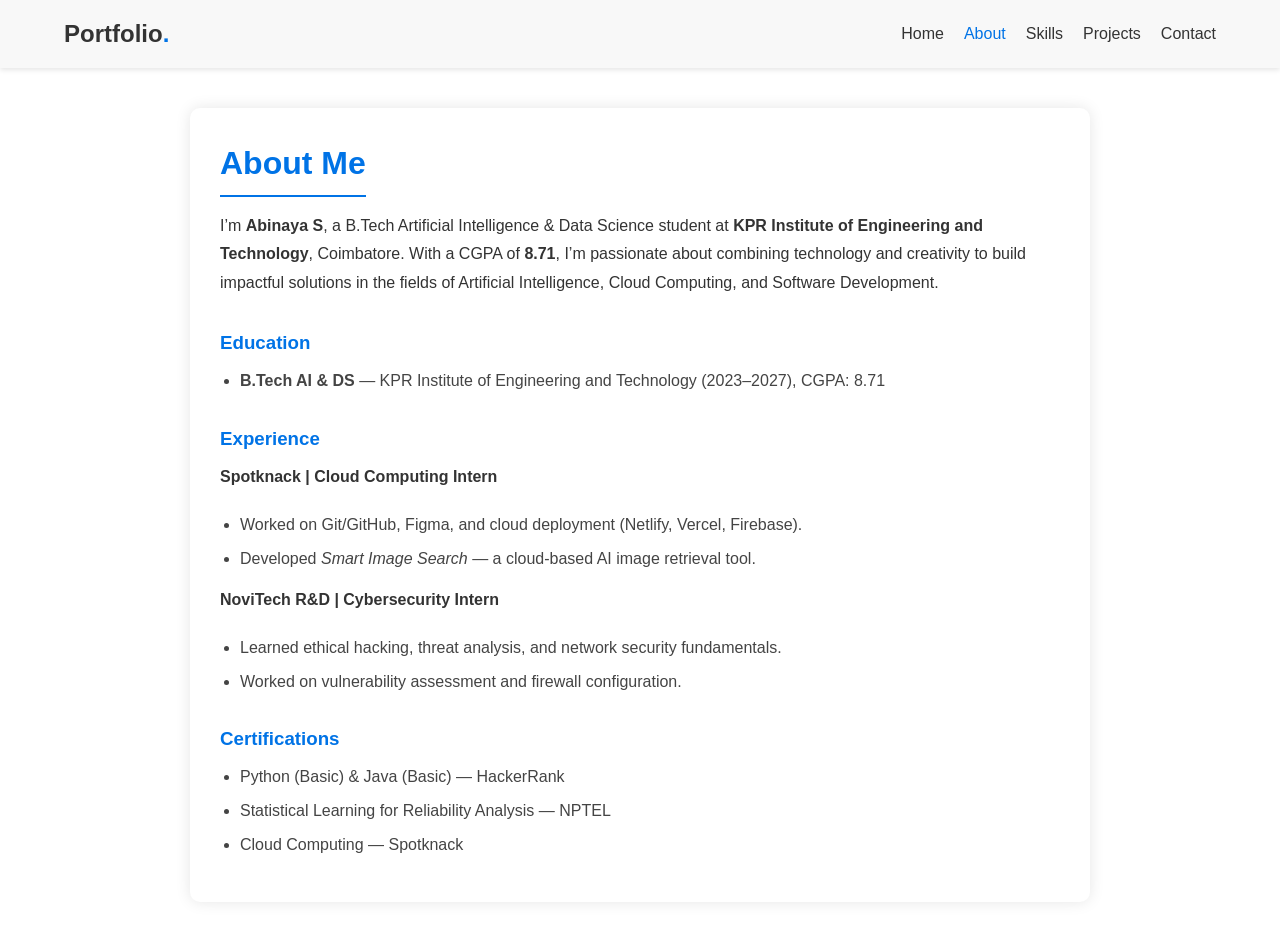
==== about.html @ f7a1391a "first commit" ====
<!DOCTYPE html>
<html lang="en">
<head>
  <meta charset="UTF-8">
  <meta name="viewport" content="width=device-width, initial-scale=1.0">
  <title>About Me - Abinaya S</title>
  <link rel="stylesheet" href="https://cdnjs.cloudflare.com/ajax/libs/font-awesome/6.5.0/css/all.min.css">
  <style>
    /* Reset */
    * {
      margin: 0;
      padding: 0;
      box-sizing: border-box;
    }

    body {
      background-color: white; /* White background */
      color: #000;
      font-family: Arial, sans-serif;
      line-height: 1.6;
    }

    /* Navbar */
    header {
      background: #f8f8f8;
      padding: 15px 0;
      box-shadow: 0 2px 5px rgba(0,0,0,0.1);
    }

    nav.container {
      width: 90%;
      margin: auto;
      display: flex;
      justify-content: space-between;
      align-items: center;
    }

    .logo {
      font-size: 24px;
      font-weight: bold;
      color: #333;
    }

    .logo span {
      color: #0073e6;
    }

    .nav-links {
      list-style: none;
      display: flex;
      gap: 20px;
    }

    .nav-links a {
      text-decoration: none;
      color: #333;
      font-weight: 500;
      transition: color 0.3s;
    }

    .nav-links a:hover,
    .nav-links a.active {
      color: #0073e6;
    }

    /* About Section */
    .about-section {
      max-width: 900px;
      margin: 40px auto;
      background: #fff; /* White card */
      padding: 30px;
      border-radius: 10px;
      box-shadow: 0 0 15px rgba(0,0,0,0.1);
    }

    .about-section h2 {
      color: #0073e6;
      font-size: 2rem;
      margin-bottom: 15px;
      border-bottom: 2px solid #0073e6;
      display: inline-block;
      padding-bottom: 5px;
    }

    .about-section p {
      margin-bottom: 20px;
      line-height: 1.8;
      color: #333;
    }

    .about-section h3 {
      margin-top: 30px;
      color: #0073e6;
      margin-bottom: 10px;
    }

    .about-section ul {
      margin-left: 20px;
      margin-bottom: 15px;
      color: #444;
    }

    .about-section ul li {
      margin-bottom: 8px;
    }
  </style>
</head>
<body>

<!-- Navbar -->
<header>
  <nav class="container">
    <div class="logo">Portfolio<span>.</span></div>
    <ul class="nav-links">
      <li><a href="index.html">Home</a></li>
      <li><a href="about.html" class="active">About</a></li>
      <li><a href="skills.html">Skills</a></li>
      <li><a href="projects.html">Projects</a></li>
      <li><a href="contact.html">Contact</a></li>
    </ul>
  </nav>
</header>

<!-- About Section -->
<section class="about-section">
  <h2>About Me</h2>
  <p>
    I’m <strong>Abinaya S</strong>, a B.Tech Artificial Intelligence & Data Science student 
    at <strong>KPR Institute of Engineering and Technology</strong>, Coimbatore.  
    With a CGPA of <strong>8.71</strong>, I’m passionate about combining technology and creativity 
    to build impactful solutions in the fields of Artificial Intelligence, Cloud Computing, 
    and Software Development.
  </p>

  <h3>Education</h3>
  <ul>
    <li><strong>B.Tech AI & DS</strong> — KPR Institute of Engineering and Technology (2023–2027), CGPA: 8.71</li>
  </ul>

  <h3>Experience</h3>
  <p><strong>Spotknack | Cloud Computing Intern</strong></p>
  <ul>
    <li>Worked on Git/GitHub, Figma, and cloud deployment (Netlify, Vercel, Firebase).</li>
    <li>Developed <em>Smart Image Search</em> — a cloud-based AI image retrieval tool.</li>
  </ul>

  <p><strong>NoviTech R&D | Cybersecurity Intern</strong></p>
  <ul>
    <li>Learned ethical hacking, threat analysis, and network security fundamentals.</li>
    <li>Worked on vulnerability assessment and firewall configuration.</li>
  </ul>

  <h3>Certifications</h3>
  <ul>
    <li>Python (Basic) & Java (Basic) — HackerRank</li>
    <li>Statistical Learning for Reliability Analysis — NPTEL</li>
    <li>Cloud Computing — Spotknack</li>
  </ul>
</section>

</body>
</html>
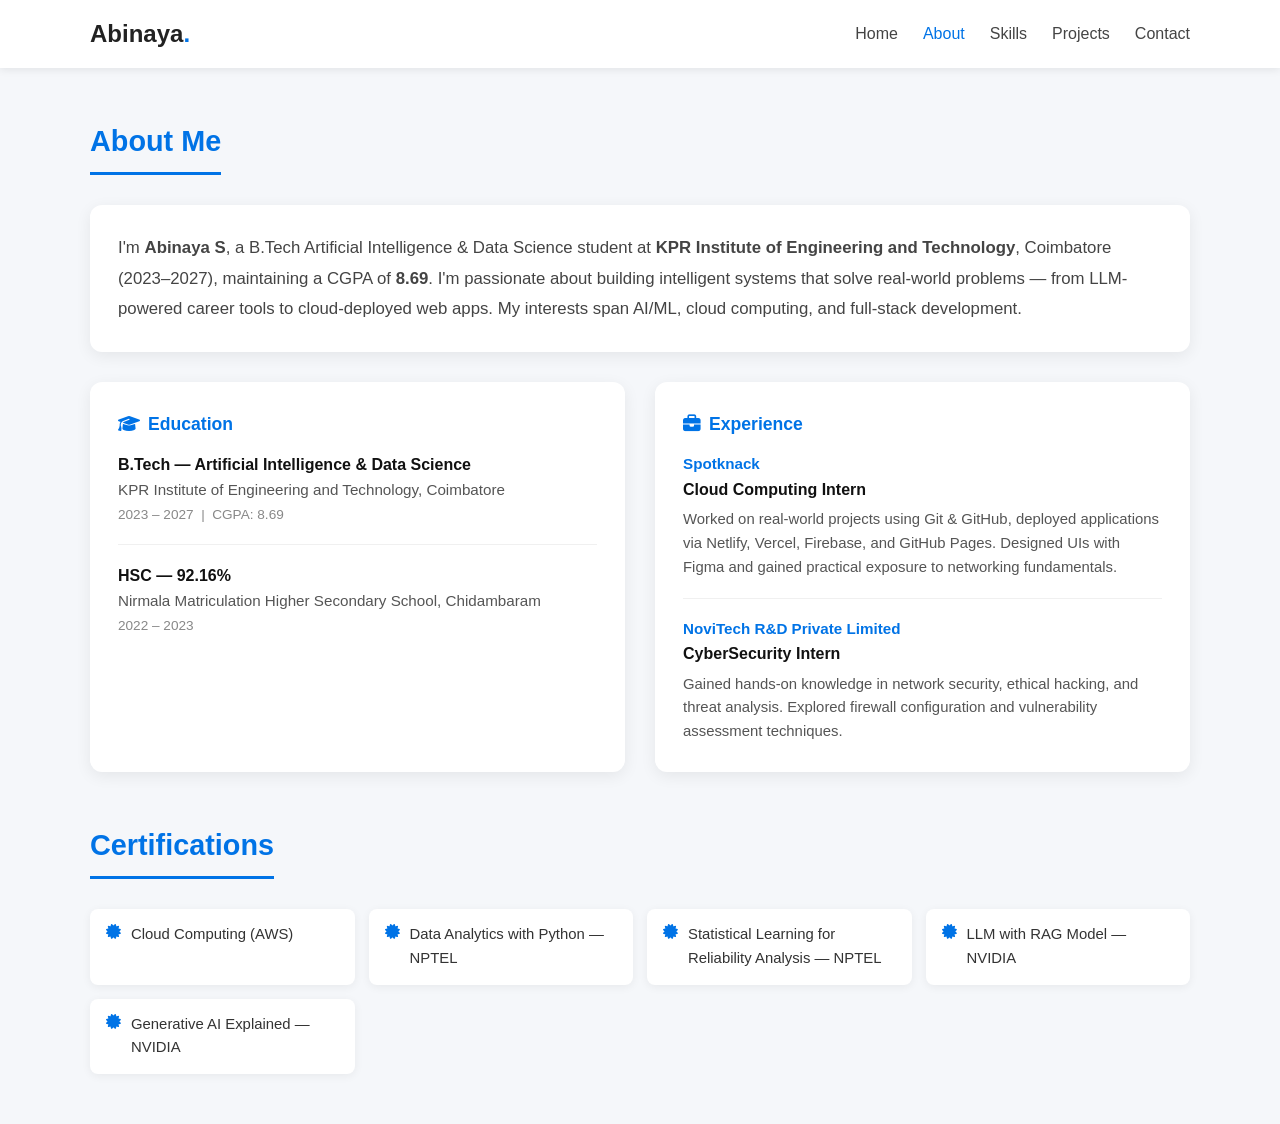
==== commit 59a9d6bd: "first commit" ====
--- a/about.html
+++ b/about.html
@@ -3,114 +3,122 @@
 <head>
   <meta charset="UTF-8">
   <meta name="viewport" content="width=device-width, initial-scale=1.0">
-  <title>About Me - Abinaya S</title>
+  <title>About — Abinaya S</title>
+  <link rel="stylesheet" href="style.css">
   <link rel="stylesheet" href="https://cdnjs.cloudflare.com/ajax/libs/font-awesome/6.5.0/css/all.min.css">
   <style>
-    /* Reset */
-    * {
-      margin: 0;
-      padding: 0;
-      box-sizing: border-box;
+    .page-content {
+      padding: 50px 0;
     }
 
-    body {
-      background-color: white; /* White background */
-      color: #000;
-      font-family: Arial, sans-serif;
+    .about-grid {
+      display: grid;
+      grid-template-columns: 1fr 1fr;
+      gap: 30px;
+      margin-bottom: 30px;
+    }
+
+    @media (max-width: 700px) {
+      .about-grid { grid-template-columns: 1fr; }
+    }
+
+    .about-intro {
+      grid-column: 1 / -1;
+    }
+
+    .about-intro p {
+      font-size: 1.05rem;
+      color: #444;
+      line-height: 1.8;
+    }
+
+    .info-card h3 {
+      font-size: 1.1rem;
+      color: #0073e6;
+      margin-bottom: 14px;
+      display: flex;
+      align-items: center;
+      gap: 8px;
+    }
+
+    .edu-item, .exp-item {
+      margin-bottom: 18px;
+      padding-bottom: 18px;
+      border-bottom: 1px solid #f0f0f0;
+    }
+
+    .edu-item:last-child, .exp-item:last-child {
+      border-bottom: none;
+      margin-bottom: 0;
+      padding-bottom: 0;
+    }
+
+    .edu-item .degree {
+      font-weight: 700;
+      color: #111;
+    }
+
+    .edu-item .school {
+      color: #555;
+      font-size: 0.95rem;
+    }
+
+    .edu-item .meta {
+      font-size: 0.85rem;
+      color: #888;
+      margin-top: 2px;
+    }
+
+    .exp-item .role {
+      font-weight: 700;
+      color: #111;
+    }
+
+    .exp-item .company {
+      color: #0073e6;
+      font-size: 0.95rem;
+      font-weight: 600;
+    }
+
+    .exp-item p {
+      color: #555;
+      font-size: 0.93rem;
+      margin-top: 6px;
       line-height: 1.6;
     }
 
-    /* Navbar */
-    header {
-      background: #f8f8f8;
-      padding: 15px 0;
-      box-shadow: 0 2px 5px rgba(0,0,0,0.1);
+    /* Certifications */
+    .cert-list {
+      list-style: none;
+      display: grid;
+      grid-template-columns: repeat(auto-fill, minmax(220px, 1fr));
+      gap: 14px;
     }
 
-    nav.container {
-      width: 90%;
-      margin: auto;
+    .cert-list li {
+      background: #fff;
+      border-radius: 8px;
+      padding: 14px 16px;
+      box-shadow: 0 2px 10px rgba(0,0,0,0.06);
       display: flex;
-      justify-content: space-between;
-      align-items: center;
-    }
-
-    .logo {
-      font-size: 24px;
-      font-weight: bold;
+      align-items: flex-start;
+      gap: 10px;
+      font-size: 0.93rem;
       color: #333;
     }
 
-    .logo span {
+    .cert-list li i {
       color: #0073e6;
-    }
-
-    .nav-links {
-      list-style: none;
-      display: flex;
-      gap: 20px;
-    }
-
-    .nav-links a {
-      text-decoration: none;
-      color: #333;
-      font-weight: 500;
-      transition: color 0.3s;
-    }
-
-    .nav-links a:hover,
-    .nav-links a.active {
-      color: #0073e6;
-    }
-
-    /* About Section */
-    .about-section {
-      max-width: 900px;
-      margin: 40px auto;
-      background: #fff; /* White card */
-      padding: 30px;
-      border-radius: 10px;
-      box-shadow: 0 0 15px rgba(0,0,0,0.1);
-    }
-
-    .about-section h2 {
-      color: #0073e6;
-      font-size: 2rem;
-      margin-bottom: 15px;
-      border-bottom: 2px solid #0073e6;
-      display: inline-block;
-      padding-bottom: 5px;
-    }
-
-    .about-section p {
-      margin-bottom: 20px;
-      line-height: 1.8;
-      color: #333;
-    }
-
-    .about-section h3 {
-      margin-top: 30px;
-      color: #0073e6;
-      margin-bottom: 10px;
-    }
-
-    .about-section ul {
-      margin-left: 20px;
-      margin-bottom: 15px;
-      color: #444;
-    }
-
-    .about-section ul li {
-      margin-bottom: 8px;
+      margin-top: 2px;
+      flex-shrink: 0;
     }
   </style>
 </head>
 <body>
 
-<!-- Navbar -->
 <header>
   <nav class="container">
-    <div class="logo">Portfolio<span>.</span></div>
+    <div class="logo">Abinaya<span>.</span></div>
     <ul class="nav-links">
       <li><a href="index.html">Home</a></li>
       <li><a href="about.html" class="active">About</a></li>
@@ -121,44 +129,60 @@
   </nav>
 </header>
 
-<!-- About Section -->
-<section class="about-section">
-  <h2>About Me</h2>
-  <p>
-    I’m <strong>Abinaya S</strong>, a B.Tech Artificial Intelligence & Data Science student 
-    at <strong>KPR Institute of Engineering and Technology</strong>, Coimbatore.  
-    With a CGPA of <strong>8.71</strong>, I’m passionate about combining technology and creativity 
-    to build impactful solutions in the fields of Artificial Intelligence, Cloud Computing, 
-    and Software Development.
-  </p>
+<main class="container page-content">
+  <h2 class="section-title">About Me</h2>
 
-  <h3>Education</h3>
-  <ul>
-    <li><strong>B.Tech AI & DS</strong> — KPR Institute of Engineering and Technology (2023–2027), CGPA: 8.71</li>
+  <div class="about-grid">
+    <div class="about-intro card">
+      <p>
+        I'm <strong>Abinaya S</strong>, a B.Tech Artificial Intelligence &amp; Data Science student at
+        <strong>KPR Institute of Engineering and Technology</strong>, Coimbatore (2023–2027), maintaining a CGPA of <strong>8.69</strong>.
+        I'm passionate about building intelligent systems that solve real-world problems — from LLM-powered career tools to cloud-deployed web apps.
+        My interests span AI/ML, cloud computing, and full-stack development.
+      </p>
+    </div>
+
+    <!-- Education -->
+    <div class="card info-card">
+      <h3><i class="fa-solid fa-graduation-cap"></i> Education</h3>
+      <div class="edu-item">
+        <div class="degree">B.Tech — Artificial Intelligence &amp; Data Science</div>
+        <div class="school">KPR Institute of Engineering and Technology, Coimbatore</div>
+        <div class="meta">2023 – 2027 &nbsp;|&nbsp; CGPA: 8.69</div>
+      </div>
+      <div class="edu-item">
+        <div class="degree">HSC — 92.16%</div>
+        <div class="school">Nirmala Matriculation Higher Secondary School, Chidambaram</div>
+        <div class="meta">2022 – 2023</div>
+      </div>
+    </div>
+
+    <!-- Experience -->
+    <div class="card info-card">
+      <h3><i class="fa-solid fa-briefcase"></i> Experience</h3>
+      <div class="exp-item">
+        <div class="company">Spotknack</div>
+        <div class="role">Cloud Computing Intern</div>
+        <p>Worked on real-world projects using Git &amp; GitHub, deployed applications via Netlify, Vercel, Firebase, and GitHub Pages. Designed UIs with Figma and gained practical exposure to networking fundamentals.</p>
+      </div>
+      <div class="exp-item">
+        <div class="company">NoviTech R&amp;D Private Limited</div>
+        <div class="role">CyberSecurity Intern</div>
+        <p>Gained hands-on knowledge in network security, ethical hacking, and threat analysis. Explored firewall configuration and vulnerability assessment techniques.</p>
+      </div>
+    </div>
+  </div>
+
+  <!-- Certifications -->
+  <h2 class="section-title" style="margin-top:20px">Certifications</h2>
+  <ul class="cert-list">
+    <li><i class="fa-solid fa-certificate"></i> Cloud Computing (AWS)</li>
+    <li><i class="fa-solid fa-certificate"></i> Data Analytics with Python — NPTEL</li>
+    <li><i class="fa-solid fa-certificate"></i> Statistical Learning for Reliability Analysis — NPTEL</li>
+    <li><i class="fa-solid fa-certificate"></i> LLM with RAG Model — NVIDIA</li>
+    <li><i class="fa-solid fa-certificate"></i> Generative AI Explained — NVIDIA</li>
   </ul>
-
-  <h3>Experience</h3>
-  <p><strong>Spotknack | Cloud Computing Intern</strong></p>
-  <ul>
-    <li>Worked on Git/GitHub, Figma, and cloud deployment (Netlify, Vercel, Firebase).</li>
-    <li>Developed <em>Smart Image Search</em> — a cloud-based AI image retrieval tool.</li>
-  </ul>
-
-  <p><strong>NoviTech R&D | Cybersecurity Intern</strong></p>
-  <ul>
-    <li>Learned ethical hacking, threat analysis, and network security fundamentals.</li>
-    <li>Worked on vulnerability assessment and firewall configuration.</li>
-  </ul>
-
-  <h3>Certifications</h3>
-  <ul>
-    <li>Python (Basic) & Java (Basic) — HackerRank</li>
-    <li>Statistical Learning for Reliability Analysis — NPTEL</li>
-    <li>Cloud Computing — Spotknack</li>
-  </ul>
-</section>
+</main>
 
 </body>
 </html>
-
-
--- a/style.css
+++ b/style.css
@@ -0,0 +1,114 @@
+* {
+  margin: 0;
+  padding: 0;
+  box-sizing: border-box;
+  font-family: 'Segoe UI', Arial, sans-serif;
+}
+
+body {
+  background: #f5f7fa;
+  color: #222;
+  line-height: 1.6;
+}
+
+/* Navbar */
+header {
+  background: #fff;
+  padding: 15px 0;
+  box-shadow: 0 2px 8px rgba(0,0,0,0.08);
+  position: sticky;
+  top: 0;
+  z-index: 100;
+}
+
+nav.container {
+  width: 90%;
+  max-width: 1100px;
+  margin: auto;
+  display: flex;
+  justify-content: space-between;
+  align-items: center;
+}
+
+.logo {
+  font-size: 1.5rem;
+  font-weight: 700;
+  color: #222;
+}
+
+.logo span { color: #0073e6; }
+
+.nav-links {
+  list-style: none;
+  display: flex;
+  gap: 25px;
+}
+
+.nav-links a {
+  text-decoration: none;
+  color: #444;
+  font-weight: 500;
+  transition: color 0.3s;
+}
+
+.nav-links a:hover,
+.nav-links a.active {
+  color: #0073e6;
+}
+
+/* Shared container */
+.container {
+  width: 90%;
+  max-width: 1100px;
+  margin: auto;
+}
+
+/* Buttons */
+.btn {
+  display: inline-block;
+  padding: 10px 22px;
+  background: #0073e6;
+  color: #fff;
+  border-radius: 6px;
+  text-decoration: none;
+  font-weight: 600;
+  transition: background 0.3s;
+}
+
+.btn:hover { background: #005bb5; }
+
+/* Section title */
+.section-title {
+  font-size: 1.8rem;
+  color: #0073e6;
+  margin-bottom: 30px;
+  padding-bottom: 8px;
+  border-bottom: 3px solid #0073e6;
+  display: inline-block;
+}
+
+/* Card */
+.card {
+  background: #fff;
+  border-radius: 12px;
+  padding: 28px;
+  box-shadow: 0 4px 16px rgba(0,0,0,0.07);
+  transition: transform 0.2s, box-shadow 0.2s;
+}
+
+.card:hover {
+  transform: translateY(-4px);
+  box-shadow: 0 8px 24px rgba(0,0,0,0.11);
+}
+
+/* Tags */
+.tag {
+  display: inline-block;
+  background: #e6f0ff;
+  color: #0073e6;
+  padding: 4px 12px;
+  border-radius: 20px;
+  font-size: 0.82rem;
+  font-weight: 500;
+  margin: 3px 2px;
+}
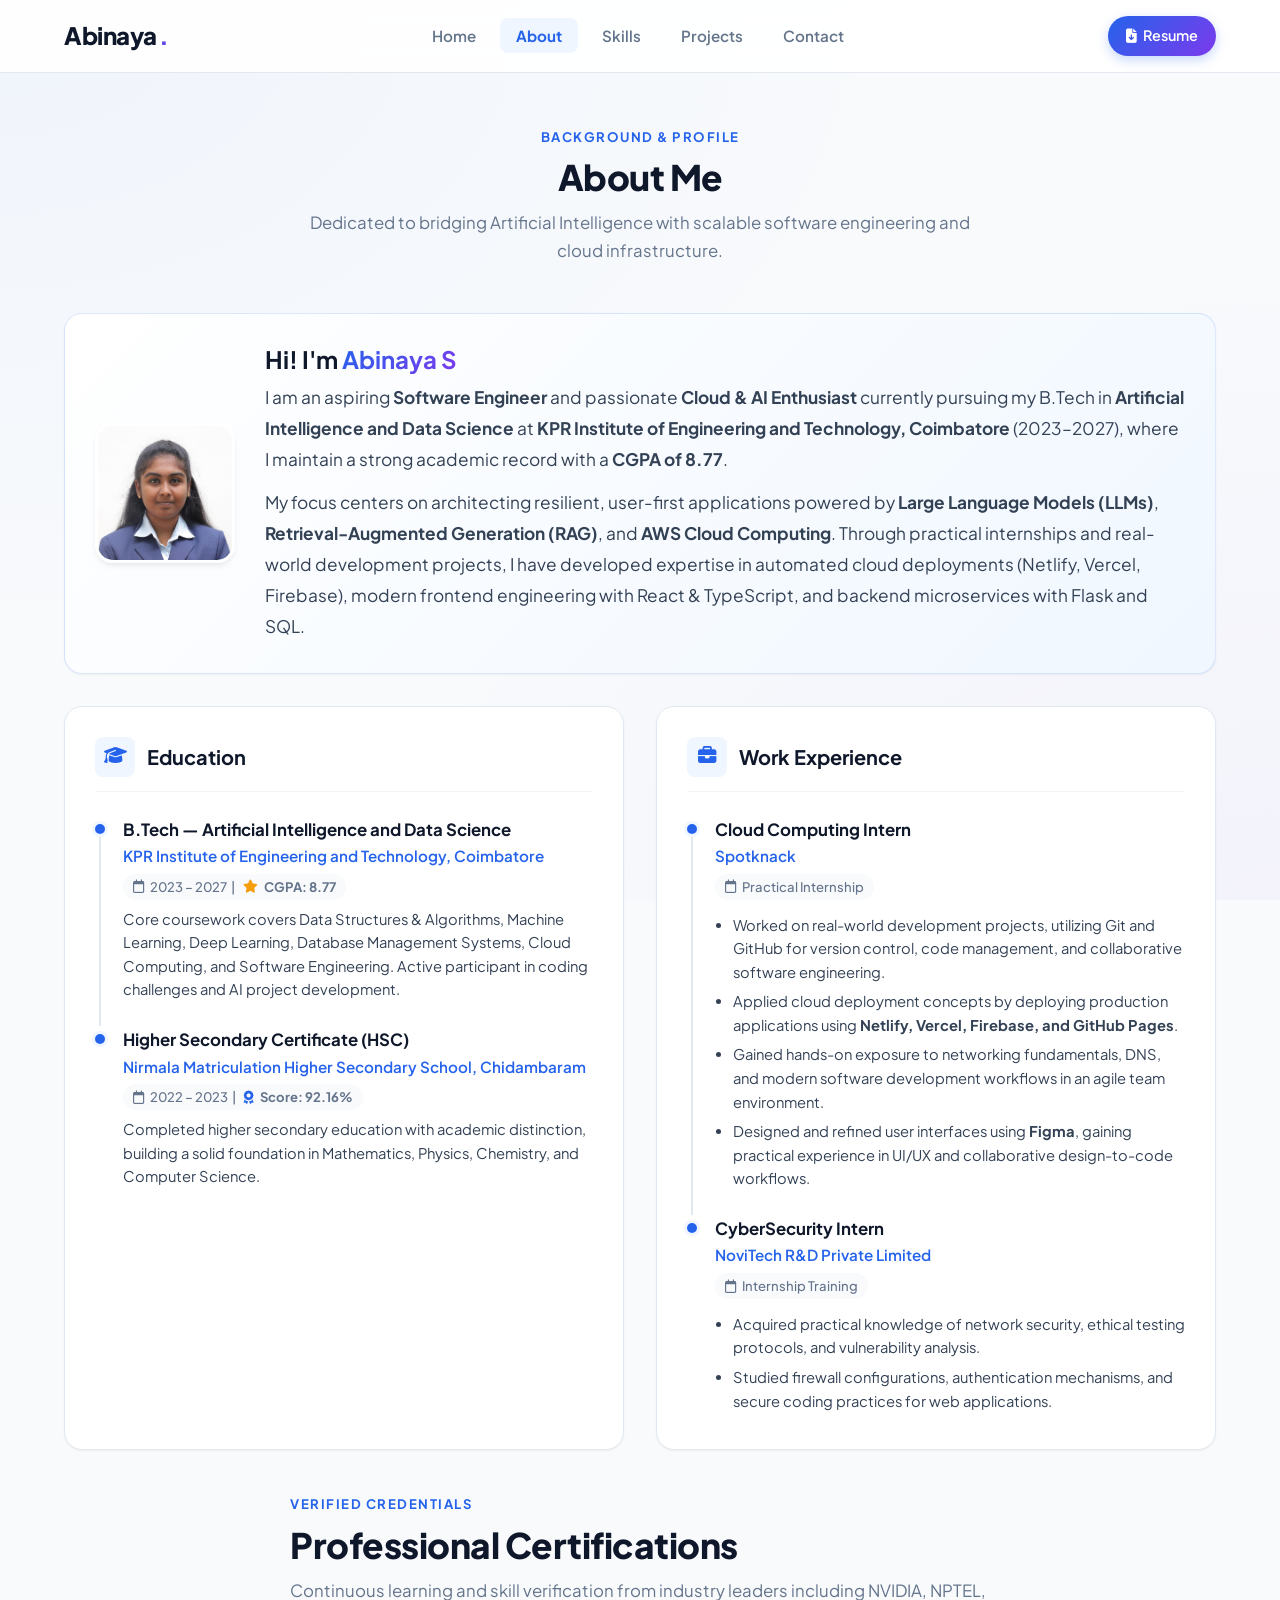
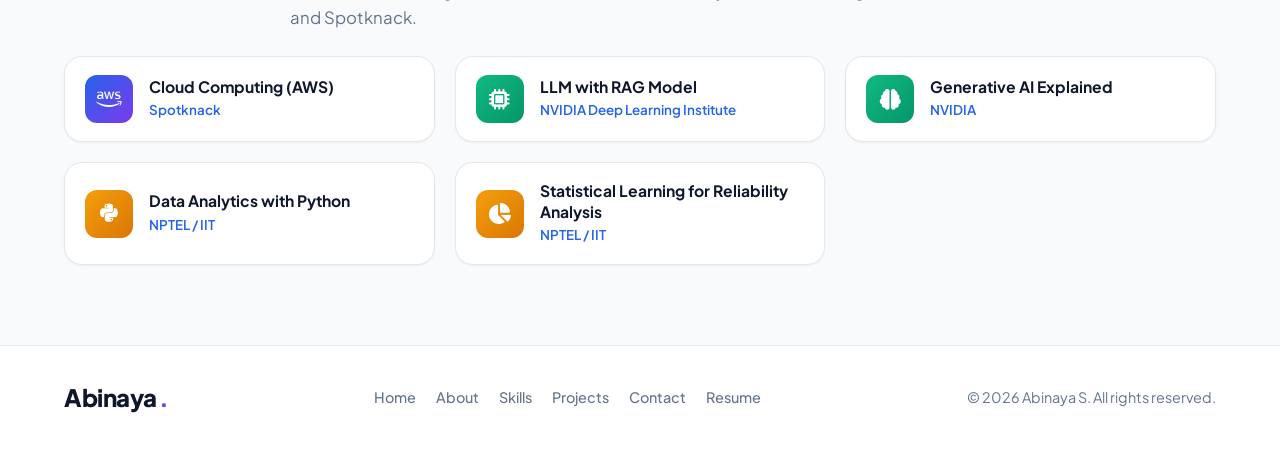
==== commit 0c4189f4: "Revamp portfolio with updated resume credentials and modern UI overhaul Modernize the portfolio to a" ====
--- a/about.html
+++ b/about.html
@@ -3,122 +3,21 @@
 <head>
   <meta charset="UTF-8">
   <meta name="viewport" content="width=device-width, initial-scale=1.0">
-  <title>About — Abinaya S</title>
+  <title>About Me — Abinaya S</title>
+  <meta name="description" content="Learn about Abinaya S, her academic background in AI & Data Science at KPRIET (CGPA 8.77), Spotknack Cloud Computing experience, and certifications.">
   <link rel="stylesheet" href="style.css">
   <link rel="stylesheet" href="https://cdnjs.cloudflare.com/ajax/libs/font-awesome/6.5.0/css/all.min.css">
-  <style>
-    .page-content {
-      padding: 50px 0;
-    }
-
-    .about-grid {
-      display: grid;
-      grid-template-columns: 1fr 1fr;
-      gap: 30px;
-      margin-bottom: 30px;
-    }
-
-    @media (max-width: 700px) {
-      .about-grid { grid-template-columns: 1fr; }
-    }
-
-    .about-intro {
-      grid-column: 1 / -1;
-    }
-
-    .about-intro p {
-      font-size: 1.05rem;
-      color: #444;
-      line-height: 1.8;
-    }
-
-    .info-card h3 {
-      font-size: 1.1rem;
-      color: #0073e6;
-      margin-bottom: 14px;
-      display: flex;
-      align-items: center;
-      gap: 8px;
-    }
-
-    .edu-item, .exp-item {
-      margin-bottom: 18px;
-      padding-bottom: 18px;
-      border-bottom: 1px solid #f0f0f0;
-    }
-
-    .edu-item:last-child, .exp-item:last-child {
-      border-bottom: none;
-      margin-bottom: 0;
-      padding-bottom: 0;
-    }
-
-    .edu-item .degree {
-      font-weight: 700;
-      color: #111;
-    }
-
-    .edu-item .school {
-      color: #555;
-      font-size: 0.95rem;
-    }
-
-    .edu-item .meta {
-      font-size: 0.85rem;
-      color: #888;
-      margin-top: 2px;
-    }
-
-    .exp-item .role {
-      font-weight: 700;
-      color: #111;
-    }
-
-    .exp-item .company {
-      color: #0073e6;
-      font-size: 0.95rem;
-      font-weight: 600;
-    }
-
-    .exp-item p {
-      color: #555;
-      font-size: 0.93rem;
-      margin-top: 6px;
-      line-height: 1.6;
-    }
-
-    /* Certifications */
-    .cert-list {
-      list-style: none;
-      display: grid;
-      grid-template-columns: repeat(auto-fill, minmax(220px, 1fr));
-      gap: 14px;
-    }
-
-    .cert-list li {
-      background: #fff;
-      border-radius: 8px;
-      padding: 14px 16px;
-      box-shadow: 0 2px 10px rgba(0,0,0,0.06);
-      display: flex;
-      align-items: flex-start;
-      gap: 10px;
-      font-size: 0.93rem;
-      color: #333;
-    }
-
-    .cert-list li i {
-      color: #0073e6;
-      margin-top: 2px;
-      flex-shrink: 0;
-    }
-  </style>
 </head>
 <body>
 
 <header>
-  <nav class="container">
-    <div class="logo">Abinaya<span>.</span></div>
+  <nav class="navbar container">
+    <a href="index.html" class="logo">Abinaya<span>.</span></a>
+    
+    <button class="mobile-toggle" aria-label="Toggle Navigation">
+      <i class="fa-solid fa-bars"></i>
+    </button>
+
     <ul class="nav-links">
       <li><a href="index.html">Home</a></li>
       <li><a href="about.html" class="active">About</a></li>
@@ -126,63 +25,179 @@
       <li><a href="projects.html">Projects</a></li>
       <li><a href="contact.html">Contact</a></li>
     </ul>
+
+    <div class="nav-actions">
+      <a href="Abinaya_Resume.pdf" class="btn-nav-resume" target="_blank" download>
+        <i class="fa-solid fa-file-arrow-down"></i> Resume
+      </a>
+    </div>
   </nav>
 </header>
 
-<main class="container page-content">
-  <h2 class="section-title">About Me</h2>
+<main class="container" style="padding: 50px 0 80px;">
+  <div class="section-header">
+    <span class="section-tag">Background &amp; Profile</span>
+    <h1 class="section-title">About Me</h1>
+    <p class="section-subtitle">Dedicated to bridging Artificial Intelligence with scalable software engineering and cloud infrastructure.</p>
+  </div>
 
   <div class="about-grid">
-    <div class="about-intro card">
-      <p>
-        I'm <strong>Abinaya S</strong>, a B.Tech Artificial Intelligence &amp; Data Science student at
-        <strong>KPR Institute of Engineering and Technology</strong>, Coimbatore (2023–2027), maintaining a CGPA of <strong>8.69</strong>.
-        I'm passionate about building intelligent systems that solve real-world problems — from LLM-powered career tools to cloud-deployed web apps.
-        My interests span AI/ML, cloud computing, and full-stack development.
-      </p>
-    </div>
-
-    <!-- Education -->
-    <div class="card info-card">
-      <h3><i class="fa-solid fa-graduation-cap"></i> Education</h3>
-      <div class="edu-item">
-        <div class="degree">B.Tech — Artificial Intelligence &amp; Data Science</div>
-        <div class="school">KPR Institute of Engineering and Technology, Coimbatore</div>
-        <div class="meta">2023 – 2027 &nbsp;|&nbsp; CGPA: 8.69</div>
-      </div>
-      <div class="edu-item">
-        <div class="degree">HSC — 92.16%</div>
-        <div class="school">Nirmala Matriculation Higher Secondary School, Chidambaram</div>
-        <div class="meta">2022 – 2023</div>
-      </div>
-    </div>
-
-    <!-- Experience -->
-    <div class="card info-card">
-      <h3><i class="fa-solid fa-briefcase"></i> Experience</h3>
-      <div class="exp-item">
-        <div class="company">Spotknack</div>
-        <div class="role">Cloud Computing Intern</div>
-        <p>Worked on real-world projects using Git &amp; GitHub, deployed applications via Netlify, Vercel, Firebase, and GitHub Pages. Designed UIs with Figma and gained practical exposure to networking fundamentals.</p>
-      </div>
-      <div class="exp-item">
-        <div class="company">NoviTech R&amp;D Private Limited</div>
-        <div class="role">CyberSecurity Intern</div>
-        <p>Gained hands-on knowledge in network security, ethical hacking, and threat analysis. Explored firewall configuration and vulnerability assessment techniques.</p>
-      </div>
-    </div>
-  </div>
-
-  <!-- Certifications -->
-  <h2 class="section-title" style="margin-top:20px">Certifications</h2>
-  <ul class="cert-list">
-    <li><i class="fa-solid fa-certificate"></i> Cloud Computing (AWS)</li>
-    <li><i class="fa-solid fa-certificate"></i> Data Analytics with Python — NPTEL</li>
-    <li><i class="fa-solid fa-certificate"></i> Statistical Learning for Reliability Analysis — NPTEL</li>
-    <li><i class="fa-solid fa-certificate"></i> LLM with RAG Model — NVIDIA</li>
-    <li><i class="fa-solid fa-certificate"></i> Generative AI Explained — NVIDIA</li>
-  </ul>
+    <!-- Intro Card with Avatar -->
+    <div class="card about-intro-card">
+      <div class="about-avatar">
+        <img src="ABINAYA.jpg" alt="Abinaya S">
+      </div>
+      <div class="about-intro-text">
+        <h2 style="font-size: 1.5rem; margin-bottom: 8px;">Hi! I'm <span class="gradient-text">Abinaya S</span></h2>
+        <p>
+          I am an aspiring <strong>Software Engineer</strong> and passionate <strong>Cloud &amp; AI Enthusiast</strong> currently pursuing my B.Tech in <strong>Artificial Intelligence and Data Science</strong> at <strong>KPR Institute of Engineering and Technology, Coimbatore</strong> (2023–2027), where I maintain a strong academic record with a <strong>CGPA of 8.77</strong>.
+        </p>
+        <p>
+          My focus centers on architecting resilient, user-first applications powered by <strong>Large Language Models (LLMs)</strong>, <strong>Retrieval-Augmented Generation (RAG)</strong>, and <strong>AWS Cloud Computing</strong>. Through practical internships and real-world development projects, I have developed expertise in automated cloud deployments (Netlify, Vercel, Firebase), modern frontend engineering with React &amp; TypeScript, and backend microservices with Flask and SQL.
+        </p>
+      </div>
+    </div>
+
+    <!-- Education Column -->
+    <div class="card">
+      <div class="info-card-header">
+        <i class="fa-solid fa-graduation-cap"></i>
+        <h3>Education</h3>
+      </div>
+
+      <div class="timeline-item">
+        <div class="timeline-role">B.Tech — Artificial Intelligence and Data Science</div>
+        <div class="timeline-org">KPR Institute of Engineering and Technology, Coimbatore</div>
+        <div class="timeline-meta">
+          <i class="fa-regular fa-calendar"></i> 2023 – 2027 &nbsp;|&nbsp; 
+          <i class="fa-solid fa-star" style="color: var(--warning);"></i> <strong>CGPA: 8.77</strong>
+        </div>
+        <p class="timeline-desc">
+          Core coursework covers Data Structures &amp; Algorithms, Machine Learning, Deep Learning, Database Management Systems, Cloud Computing, and Software Engineering. Active participant in coding challenges and AI project development.
+        </p>
+      </div>
+
+      <div class="timeline-item">
+        <div class="timeline-role">Higher Secondary Certificate (HSC)</div>
+        <div class="timeline-org">Nirmala Matriculation Higher Secondary School, Chidambaram</div>
+        <div class="timeline-meta">
+          <i class="fa-regular fa-calendar"></i> 2022 – 2023 &nbsp;|&nbsp; 
+          <i class="fa-solid fa-award" style="color: var(--primary);"></i> <strong>Score: 92.16%</strong>
+        </div>
+        <p class="timeline-desc">
+          Completed higher secondary education with academic distinction, building a solid foundation in Mathematics, Physics, Chemistry, and Computer Science.
+        </p>
+      </div>
+    </div>
+
+    <!-- Experience Column -->
+    <div class="card">
+      <div class="info-card-header">
+        <i class="fa-solid fa-briefcase"></i>
+        <h3>Work Experience</h3>
+      </div>
+
+      <div class="timeline-item">
+        <div class="timeline-role">Cloud Computing Intern</div>
+        <div class="timeline-org">Spotknack</div>
+        <div class="timeline-meta">
+          <i class="fa-regular fa-calendar"></i> Practical Internship
+        </div>
+        <div class="timeline-desc">
+          <ul>
+            <li>Worked on real-world development projects, utilizing Git and GitHub for version control, code management, and collaborative software engineering.</li>
+            <li>Applied cloud deployment concepts by deploying production applications using <strong>Netlify, Vercel, Firebase, and GitHub Pages</strong>.</li>
+            <li>Gained hands-on exposure to networking fundamentals, DNS, and modern software development workflows in an agile team environment.</li>
+            <li>Designed and refined user interfaces using <strong>Figma</strong>, gaining practical experience in UI/UX and collaborative design-to-code workflows.</li>
+          </ul>
+        </div>
+      </div>
+
+      <div class="timeline-item">
+        <div class="timeline-role">CyberSecurity Intern</div>
+        <div class="timeline-org">NoviTech R&amp;D Private Limited</div>
+        <div class="timeline-meta">
+          <i class="fa-regular fa-calendar"></i> Internship Training
+        </div>
+        <div class="timeline-desc">
+          <ul>
+            <li>Acquired practical knowledge of network security, ethical testing protocols, and vulnerability analysis.</li>
+            <li>Studied firewall configurations, authentication mechanisms, and secure coding practices for web applications.</li>
+          </ul>
+        </div>
+      </div>
+    </div>
+  </div>
+
+  <!-- Certifications Section -->
+  <div style="margin-top: 40px;">
+    <div class="section-header" style="margin-bottom: 24px; text-align: left;">
+      <span class="section-tag">Verified Credentials</span>
+      <h2 class="section-title">Professional Certifications</h2>
+      <p class="section-subtitle">Continuous learning and skill verification from industry leaders including NVIDIA, NPTEL, and Spotknack.</p>
+    </div>
+
+    <div class="cert-grid">
+      <div class="card cert-card">
+        <div class="cert-icon"><i class="fa-brands fa-aws"></i></div>
+        <div class="cert-details">
+          <h4>Cloud Computing (AWS)</h4>
+          <div class="issuer">Spotknack</div>
+        </div>
+      </div>
+
+      <div class="card cert-card">
+        <div class="cert-icon" style="background: linear-gradient(135deg, #10b981 0%, #059669 100%);"><i class="fa-solid fa-microchip"></i></div>
+        <div class="cert-details">
+          <h4>LLM with RAG Model</h4>
+          <div class="issuer">NVIDIA Deep Learning Institute</div>
+        </div>
+      </div>
+
+      <div class="card cert-card">
+        <div class="cert-icon" style="background: linear-gradient(135deg, #10b981 0%, #059669 100%);"><i class="fa-solid fa-brain"></i></div>
+        <div class="cert-details">
+          <h4>Generative AI Explained</h4>
+          <div class="issuer">NVIDIA</div>
+        </div>
+      </div>
+
+      <div class="card cert-card">
+        <div class="cert-icon" style="background: linear-gradient(135deg, #f59e0b 0%, #d97706 100%);"><i class="fa-brands fa-python"></i></div>
+        <div class="cert-details">
+          <h4>Data Analytics with Python</h4>
+          <div class="issuer">NPTEL / IIT</div>
+        </div>
+      </div>
+
+      <div class="card cert-card">
+        <div class="cert-icon" style="background: linear-gradient(135deg, #f59e0b 0%, #d97706 100%);"><i class="fa-solid fa-chart-pie"></i></div>
+        <div class="cert-details">
+          <h4>Statistical Learning for Reliability Analysis</h4>
+          <div class="issuer">NPTEL / IIT</div>
+        </div>
+      </div>
+    </div>
+  </div>
 </main>
 
+<footer>
+  <div class="container footer-content">
+    <div class="logo">Abinaya<span>.</span></div>
+    <div class="footer-links">
+      <a href="index.html">Home</a>
+      <a href="about.html">About</a>
+      <a href="skills.html">Skills</a>
+      <a href="projects.html">Projects</a>
+      <a href="contact.html">Contact</a>
+      <a href="Abinaya_Resume.pdf" target="_blank" download>Resume</a>
+    </div>
+    <div class="footer-copy">
+      &copy; <span id="current-year">2026</span> Abinaya S. All rights reserved.
+    </div>
+  </div>
+</footer>
+
+<script src="main.js"></script>
 </body>
 </html>
--- a/style.css
+++ b/style.css
@@ -1,114 +1,1162 @@
-* {
+/* ==========================================================================
+   Abinaya S — Professional Portfolio Stylesheet
+   Modern, High-Performance, Responsive Design System
+   ========================================================================== */
+
+@import url('https://fonts.googleapis.com/css2?family=Plus+Jakarta+Sans:wght@300;400;500;600;700;800&family=JetBrains+Mono:wght@400;500;600&display=swap');
+
+:root {
+  --font-main: 'Plus Jakarta Sans', -apple-system, BlinkMacSystemFont, 'Segoe UI', Roboto, sans-serif;
+  --font-mono: 'JetBrains Mono', monospace;
+  
+  /* Brand Palette */
+  --primary: #2563eb;
+  --primary-hover: #1d4ed8;
+  --primary-light: #eff6ff;
+  --primary-glow: rgba(37, 99, 235, 0.25);
+  
+  --accent: #7c3aed;
+  --accent-light: #f5f3ff;
+  --gradient-primary: linear-gradient(135deg, #2563eb 0%, #7c3aed 100%);
+  --gradient-glow: linear-gradient(135deg, rgba(37, 99, 235, 0.15) 0%, rgba(124, 58, 237, 0.15) 100%);
+  --gradient-card: linear-gradient(180deg, #ffffff 0%, #f8fafc 100%);
+  
+  /* Neutral Slate Palette */
+  --bg-main: #f8fafc;
+  --bg-card: #ffffff;
+  --border-card: #e2e8f0;
+  --border-light: #f1f5f9;
+  
+  --text-dark: #0f172a;
+  --text-body: #334155;
+  --text-muted: #64748b;
+  --text-light: #94a3b8;
+  
+  /* Status Colors */
+  --success: #10b981;
+  --success-light: #ecfdf5;
+  --warning: #f59e0b;
+  
+  /* Elevations & Shadows */
+  --shadow-sm: 0 1px 2px 0 rgba(0, 0, 0, 0.05);
+  --shadow-md: 0 4px 6px -1px rgba(0, 0, 0, 0.07), 0 2px 4px -2px rgba(0, 0, 0, 0.05);
+  --shadow-lg: 0 10px 25px -5px rgba(15, 23, 42, 0.08), 0 8px 10px -6px rgba(15, 23, 42, 0.04);
+  --shadow-hover: 0 20px 30px -10px rgba(37, 99, 235, 0.16), 0 10px 15px -5px rgba(15, 23, 42, 0.06);
+  --shadow-glow: 0 0 30px rgba(37, 99, 235, 0.2);
+
+  --radius-sm: 8px;
+  --radius-md: 12px;
+  --radius-lg: 18px;
+  --radius-full: 9999px;
+  
+  --transition: all 0.3s cubic-bezier(0.4, 0, 0.2, 1);
+}
+
+/* Base Reset */
+*, *::before, *::after {
   margin: 0;
   padding: 0;
   box-sizing: border-box;
-  font-family: 'Segoe UI', Arial, sans-serif;
+}
+
+html {
+  scroll-behavior: smooth;
+  font-size: 16px;
 }
 
 body {
-  background: #f5f7fa;
-  color: #222;
-  line-height: 1.6;
-}
-
-/* Navbar */
+  font-family: var(--font-main);
+  background-color: var(--bg-main);
+  color: var(--text-body);
+  line-height: 1.65;
+  -webkit-font-smoothing: antialiased;
+  min-height: 100vh;
+  display: flex;
+  flex-direction: column;
+  background-image: 
+    radial-gradient(at 0% 0%, rgba(37, 99, 235, 0.04) 0px, transparent 50%),
+    radial-gradient(at 100% 100%, rgba(124, 58, 237, 0.04) 0px, transparent 50%);
+  background-attachment: fixed;
+}
+
+/* Container */
+.container {
+  width: 90%;
+  max-width: 1180px;
+  margin: 0 auto;
+}
+
+/* Typography */
+h1, h2, h3, h4, h5, h6 {
+  color: var(--text-dark);
+  font-weight: 700;
+  line-height: 1.25;
+}
+
+a {
+  color: inherit;
+  text-decoration: none;
+  transition: var(--transition);
+}
+
+/* ==========================================================================
+   Header & Navigation
+   ========================================================================== */
 header {
-  background: #fff;
-  padding: 15px 0;
-  box-shadow: 0 2px 8px rgba(0,0,0,0.08);
   position: sticky;
   top: 0;
-  z-index: 100;
-}
-
-nav.container {
-  width: 90%;
-  max-width: 1100px;
-  margin: auto;
+  z-index: 1000;
+  background: rgba(255, 255, 255, 0.88);
+  backdrop-filter: blur(14px);
+  -webkit-backdrop-filter: blur(14px);
+  border-bottom: 1px solid var(--border-card);
+  transition: var(--transition);
+}
+
+header.scrolled {
+  background: rgba(255, 255, 255, 0.96);
+  box-shadow: 0 4px 20px rgba(0, 0, 0, 0.06);
+}
+
+nav.navbar {
   display: flex;
   justify-content: space-between;
   align-items: center;
+  padding: 16px 0;
 }
 
 .logo {
   font-size: 1.5rem;
-  font-weight: 700;
-  color: #222;
-}
-
-.logo span { color: #0073e6; }
+  font-weight: 800;
+  letter-spacing: -0.5px;
+  color: var(--text-dark);
+  display: flex;
+  align-items: center;
+  gap: 2px;
+}
+
+.logo span {
+  background: var(--gradient-primary);
+  -webkit-background-clip: text;
+  -webkit-text-fill-color: transparent;
+}
 
 .nav-links {
   list-style: none;
   display: flex;
-  gap: 25px;
+  align-items: center;
+  gap: 8px;
 }
 
 .nav-links a {
+  padding: 8px 16px;
+  border-radius: var(--radius-sm);
+  font-size: 0.95rem;
+  font-weight: 600;
+  color: var(--text-muted);
+  position: relative;
+  transition: var(--transition);
+}
+
+.nav-links a:hover {
+  color: var(--primary);
+  background: var(--primary-light);
+}
+
+.nav-links a.active {
+  color: var(--primary);
+  background: var(--primary-light);
+  font-weight: 700;
+}
+
+.nav-actions {
+  display: flex;
+  align-items: center;
+  gap: 12px;
+}
+
+.btn-nav-resume {
+  padding: 8px 18px;
+  font-size: 0.9rem;
+  font-weight: 600;
+  border-radius: var(--radius-full);
+  background: var(--gradient-primary);
+  color: #fff !important;
+  box-shadow: 0 4px 12px rgba(37, 99, 235, 0.25);
+  display: inline-flex;
+  align-items: center;
+  gap: 6px;
+  transition: var(--transition);
+}
+
+.btn-nav-resume:hover {
+  transform: translateY(-1px);
+  box-shadow: 0 6px 16px rgba(37, 99, 235, 0.35);
+}
+
+/* Mobile Hamburger Toggle */
+.mobile-toggle {
+  display: none;
+  background: none;
+  border: none;
+  font-size: 1.4rem;
+  color: var(--text-dark);
+  cursor: pointer;
+  padding: 6px;
+  border-radius: var(--radius-sm);
+}
+
+/* ==========================================================================
+   Buttons & Badges
+   ========================================================================== */
+.btn {
+  display: inline-flex;
+  align-items: center;
+  justify-content: center;
+  gap: 8px;
+  padding: 12px 26px;
+  border-radius: var(--radius-md);
+  font-weight: 600;
+  font-size: 0.98rem;
+  cursor: pointer;
+  transition: var(--transition);
   text-decoration: none;
-  color: #444;
+  border: 1px solid transparent;
+}
+
+.btn-primary {
+  background: var(--gradient-primary);
+  color: #fff;
+  box-shadow: 0 4px 14px rgba(37, 99, 235, 0.3);
+}
+
+.btn-primary:hover {
+  transform: translateY(-2px);
+  box-shadow: 0 8px 22px rgba(37, 99, 235, 0.4);
+  color: #fff;
+}
+
+.btn-secondary {
+  background: #fff;
+  color: var(--text-dark);
+  border: 1px solid var(--border-card);
+  box-shadow: var(--shadow-sm);
+}
+
+.btn-secondary:hover {
+  background: var(--bg-main);
+  border-color: var(--primary);
+  color: var(--primary);
+  transform: translateY(-2px);
+}
+
+.btn-sm {
+  padding: 8px 16px;
+  font-size: 0.88rem;
+  border-radius: var(--radius-sm);
+}
+
+.status-badge {
+  display: inline-flex;
+  align-items: center;
+  gap: 8px;
+  background: var(--primary-light);
+  color: var(--primary);
+  border: 1px solid rgba(37, 99, 235, 0.2);
+  padding: 6px 14px;
+  border-radius: var(--radius-full);
+  font-size: 0.85rem;
+  font-weight: 600;
+  margin-bottom: 20px;
+}
+
+.status-dot {
+  width: 8px;
+  height: 8px;
+  background: var(--success);
+  border-radius: 50%;
+  display: inline-block;
+  box-shadow: 0 0 0 3px rgba(16, 185, 129, 0.2);
+  animation: pulse-dot 2s infinite;
+}
+
+@keyframes pulse-dot {
+  0% { transform: scale(0.95); box-shadow: 0 0 0 0 rgba(16, 185, 129, 0.6); }
+  70% { transform: scale(1); box-shadow: 0 0 0 6px rgba(16, 185, 129, 0); }
+  100% { transform: scale(0.95); box-shadow: 0 0 0 0 rgba(16, 185, 129, 0); }
+}
+
+/* Section Header */
+.section-header {
+  text-align: center;
+  max-width: 700px;
+  margin: 0 auto 48px;
+}
+
+.section-tag {
+  text-transform: uppercase;
+  font-size: 0.82rem;
+  font-weight: 700;
+  letter-spacing: 1.5px;
+  color: var(--primary);
+  margin-bottom: 8px;
+  display: inline-block;
+}
+
+.section-title {
+  font-size: 2.2rem;
+  font-weight: 800;
+  color: var(--text-dark);
+  letter-spacing: -0.5px;
+}
+
+.section-subtitle {
+  color: var(--text-muted);
+  font-size: 1.05rem;
+  margin-top: 10px;
+}
+
+/* ==========================================================================
+   Hero Section
+   ========================================================================== */
+.hero {
+  display: flex;
+  align-items: center;
+  justify-content: space-between;
+  gap: 60px;
+  padding: 80px 0 60px;
+  position: relative;
+}
+
+.hero-text {
+  flex: 1;
+  min-width: 320px;
+}
+
+.hero-text .greeting {
+  font-size: 1.15rem;
+  color: var(--text-muted);
   font-weight: 500;
-  transition: color 0.3s;
-}
-
-.nav-links a:hover,
-.nav-links a.active {
-  color: #0073e6;
-}
-
-/* Shared container */
-.container {
-  width: 90%;
-  max-width: 1100px;
-  margin: auto;
-}
-
-/* Buttons */
-.btn {
+  margin-bottom: 8px;
+}
+
+.hero-text h1 {
+  font-size: 3.5rem;
+  font-weight: 800;
+  color: var(--text-dark);
+  letter-spacing: -1.5px;
+  line-height: 1.1;
+  margin-bottom: 12px;
+}
+
+.hero-text h2 {
+  font-size: 1.45rem;
+  font-weight: 600;
+  color: var(--text-body);
+  margin-bottom: 18px;
+}
+
+.gradient-text {
+  background: var(--gradient-primary);
+  -webkit-background-clip: text;
+  -webkit-text-fill-color: transparent;
   display: inline-block;
-  padding: 10px 22px;
-  background: #0073e6;
+}
+
+.hero-text p.lead {
+  color: var(--text-muted);
+  font-size: 1.08rem;
+  line-height: 1.7;
+  max-width: 520px;
+  margin-bottom: 28px;
+}
+
+.hero-cta {
+  display: flex;
+  flex-wrap: wrap;
+  gap: 14px;
+  margin-bottom: 30px;
+}
+
+.social-links {
+  display: flex;
+  align-items: center;
+  gap: 12px;
+}
+
+.social-btn {
+  display: inline-flex;
+  align-items: center;
+  justify-content: center;
+  width: 44px;
+  height: 44px;
+  border-radius: 50%;
+  background: #fff;
+  border: 1px solid var(--border-card);
+  color: var(--text-body);
+  font-size: 1.1rem;
+  box-shadow: var(--shadow-sm);
+  transition: var(--transition);
+}
+
+.social-btn:hover {
+  background: var(--primary);
   color: #fff;
-  border-radius: 6px;
-  text-decoration: none;
-  font-weight: 600;
-  transition: background 0.3s;
-}
-
-.btn:hover { background: #005bb5; }
-
-/* Section title */
-.section-title {
-  font-size: 1.8rem;
-  color: #0073e6;
-  margin-bottom: 30px;
-  padding-bottom: 8px;
-  border-bottom: 3px solid #0073e6;
-  display: inline-block;
-}
-
-/* Card */
+  border-color: var(--primary);
+  transform: translateY(-3px);
+  box-shadow: 0 8px 18px rgba(37, 99, 235, 0.25);
+}
+
+/* Hero Image & Modern Floating Frame */
+.hero-visual {
+  flex: 0 0 auto;
+  position: relative;
+  display: flex;
+  justify-content: center;
+  align-items: center;
+}
+
+.hero-img-wrapper {
+  position: relative;
+  width: 320px;
+  height: 320px;
+  border-radius: 30% 70% 70% 30% / 30% 30% 70% 70%;
+  animation: morph-blob 10s ease-in-out infinite;
+  background: var(--gradient-primary);
+  padding: 6px;
+  box-shadow: var(--shadow-glow);
+}
+
+@keyframes morph-blob {
+  0% { border-radius: 30% 70% 70% 30% / 30% 30% 70% 70%; }
+  50% { border-radius: 60% 40% 30% 70% / 60% 30% 70% 40%; }
+  100% { border-radius: 30% 70% 70% 30% / 30% 30% 70% 70%; }
+}
+
+.hero-img-inner {
+  width: 100%;
+  height: 100%;
+  border-radius: inherit;
+  overflow: hidden;
+  background: #fff;
+  position: relative;
+}
+
+.hero-img-inner img {
+  width: 100%;
+  height: 100%;
+  object-fit: cover;
+  object-position: center top;
+  display: block;
+  transition: transform 0.5s ease;
+}
+
+.hero-img-wrapper:hover img {
+  transform: scale(1.05);
+}
+
+/* Floating Badges on Hero */
+.floating-pill {
+  position: absolute;
+  background: rgba(255, 255, 255, 0.95);
+  backdrop-filter: blur(8px);
+  border: 1px solid var(--border-card);
+  padding: 10px 16px;
+  border-radius: var(--radius-md);
+  box-shadow: var(--shadow-lg);
+  display: flex;
+  align-items: center;
+  gap: 10px;
+  z-index: 10;
+  animation: float-badge 4s ease-in-out infinite alternate;
+}
+
+.floating-pill.pill-top {
+  top: -15px;
+  right: -20px;
+  animation-delay: 0s;
+}
+
+.floating-pill.pill-bottom {
+  bottom: -15px;
+  left: -20px;
+  animation-delay: 2s;
+}
+
+@keyframes float-badge {
+  0% { transform: translateY(0); }
+  100% { transform: translateY(-8px); }
+}
+
+.floating-pill i {
+  font-size: 1.25rem;
+  color: var(--primary);
+}
+
+.pill-text {
+  display: flex;
+  flex-direction: column;
+}
+
+.pill-title {
+  font-size: 0.72rem;
+  text-transform: uppercase;
+  color: var(--text-muted);
+  font-weight: 700;
+  letter-spacing: 0.5px;
+}
+
+.pill-value {
+  font-size: 0.95rem;
+  font-weight: 800;
+  color: var(--text-dark);
+}
+
+/* ==========================================================================
+   Stats Section
+   ========================================================================== */
+.stats-banner {
+  background: #fff;
+  border: 1px solid var(--border-card);
+  border-radius: var(--radius-lg);
+  padding: 30px 40px;
+  margin: 40px 0 80px;
+  box-shadow: var(--shadow-md);
+  display: grid;
+  grid-template-columns: repeat(4, 1fr);
+  gap: 30px;
+}
+
+.stat-box {
+  display: flex;
+  align-items: center;
+  gap: 16px;
+}
+
+.stat-icon {
+  width: 52px;
+  height: 52px;
+  border-radius: var(--radius-md);
+  background: var(--primary-light);
+  color: var(--primary);
+  display: flex;
+  align-items: center;
+  justify-content: center;
+  font-size: 1.4rem;
+  flex-shrink: 0;
+}
+
+.stat-info .stat-num {
+  font-size: 1.85rem;
+  font-weight: 800;
+  color: var(--text-dark);
+  line-height: 1.1;
+}
+
+.stat-info .stat-label {
+  font-size: 0.88rem;
+  color: var(--text-muted);
+  font-weight: 500;
+  margin-top: 2px;
+}
+
+/* ==========================================================================
+   Cards, Grids & Common Layouts
+   ========================================================================== */
 .card {
-  background: #fff;
-  border-radius: 12px;
-  padding: 28px;
-  box-shadow: 0 4px 16px rgba(0,0,0,0.07);
-  transition: transform 0.2s, box-shadow 0.2s;
+  background: var(--bg-card);
+  border: 1px solid var(--border-card);
+  border-radius: var(--radius-lg);
+  padding: 30px;
+  box-shadow: var(--shadow-sm);
+  transition: var(--transition);
+  position: relative;
+  overflow: hidden;
 }
 
 .card:hover {
   transform: translateY(-4px);
-  box-shadow: 0 8px 24px rgba(0,0,0,0.11);
-}
-
-/* Tags */
+  box-shadow: var(--shadow-hover);
+  border-color: rgba(37, 99, 235, 0.3);
+}
+
 .tag {
-  display: inline-block;
-  background: #e6f0ff;
-  color: #0073e6;
+  display: inline-flex;
+  align-items: center;
+  background: var(--primary-light);
+  color: var(--primary);
   padding: 4px 12px;
-  border-radius: 20px;
+  border-radius: var(--radius-full);
   font-size: 0.82rem;
+  font-weight: 600;
+  letter-spacing: 0.2px;
+}
+
+.tag-accent {
+  background: var(--accent-light);
+  color: var(--accent);
+}
+
+/* ==========================================================================
+   About Page Layout
+   ========================================================================== */
+.about-grid {
+  display: grid;
+  grid-template-columns: 1fr 1fr;
+  gap: 32px;
+  margin-bottom: 40px;
+}
+
+.about-intro-card {
+  grid-column: 1 / -1;
+  background: linear-gradient(135deg, #ffffff 0%, #f0f7ff 100%);
+  border: 1px solid rgba(37, 99, 235, 0.15);
+  display: flex;
+  gap: 30px;
+  align-items: center;
+}
+
+.about-avatar {
+  width: 140px;
+  height: 140px;
+  border-radius: var(--radius-lg);
+  overflow: hidden;
+  flex-shrink: 0;
+  border: 3px solid #fff;
+  box-shadow: var(--shadow-md);
+}
+
+.about-avatar img {
+  width: 100%;
+  height: 100%;
+  object-fit: cover;
+}
+
+.about-intro-text p {
+  font-size: 1.08rem;
+  color: var(--text-body);
+  line-height: 1.8;
+  margin-bottom: 12px;
+}
+
+.about-intro-text p:last-child {
+  margin-bottom: 0;
+}
+
+.info-card-header {
+  display: flex;
+  align-items: center;
+  gap: 12px;
+  margin-bottom: 24px;
+  padding-bottom: 14px;
+  border-bottom: 1px solid var(--border-light);
+}
+
+.info-card-header i {
+  width: 40px;
+  height: 40px;
+  border-radius: var(--radius-sm);
+  background: var(--primary-light);
+  color: var(--primary);
+  display: flex;
+  align-items: center;
+  justify-content: center;
+  font-size: 1.15rem;
+}
+
+.info-card-header h3 {
+  font-size: 1.25rem;
+  color: var(--text-dark);
+}
+
+/* Timeline items */
+.timeline-item {
+  position: relative;
+  padding-left: 28px;
+  margin-bottom: 24px;
+}
+
+.timeline-item:last-child {
+  margin-bottom: 0;
+}
+
+.timeline-item::before {
+  content: '';
+  position: absolute;
+  left: 4px;
+  top: 8px;
+  bottom: -24px;
+  width: 2px;
+  background: var(--border-card);
+}
+
+.timeline-item:last-child::before {
+  display: none;
+}
+
+.timeline-item::after {
+  content: '';
+  position: absolute;
+  left: 0;
+  top: 8px;
+  width: 10px;
+  height: 10px;
+  border-radius: 50%;
+  background: var(--primary);
+  box-shadow: 0 0 0 3px var(--primary-light);
+}
+
+.timeline-role {
+  font-size: 1.05rem;
+  font-weight: 700;
+  color: var(--text-dark);
+}
+
+.timeline-org {
+  color: var(--primary);
+  font-weight: 600;
+  font-size: 0.95rem;
+  margin-bottom: 4px;
+}
+
+.timeline-meta {
+  font-size: 0.82rem;
+  color: var(--text-muted);
   font-weight: 500;
-  margin: 3px 2px;
-}
+  display: inline-flex;
+  align-items: center;
+  gap: 6px;
+  background: var(--bg-main);
+  padding: 2px 10px;
+  border-radius: var(--radius-full);
+  margin-bottom: 8px;
+}
+
+.timeline-desc {
+  font-size: 0.92rem;
+  color: var(--text-body);
+  line-height: 1.6;
+}
+
+.timeline-desc ul {
+  padding-left: 18px;
+  margin-top: 6px;
+}
+
+.timeline-desc li {
+  margin-bottom: 6px;
+}
+
+/* Certifications Grid */
+.cert-grid {
+  display: grid;
+  grid-template-columns: repeat(auto-fill, minmax(280px, 1fr));
+  gap: 20px;
+  margin-top: 20px;
+}
+
+.cert-card {
+  display: flex;
+  align-items: center;
+  gap: 16px;
+  padding: 18px 20px;
+}
+
+.cert-icon {
+  width: 48px;
+  height: 48px;
+  border-radius: var(--radius-md);
+  background: var(--gradient-primary);
+  color: #fff;
+  display: flex;
+  align-items: center;
+  justify-content: center;
+  font-size: 1.3rem;
+  flex-shrink: 0;
+}
+
+.cert-details h4 {
+  font-size: 0.98rem;
+  font-weight: 700;
+  color: var(--text-dark);
+  line-height: 1.3;
+}
+
+.cert-details .issuer {
+  font-size: 0.84rem;
+  color: var(--primary);
+  font-weight: 600;
+  margin-top: 2px;
+}
+
+/* ==========================================================================
+   Skills Page
+   ========================================================================== */
+.skills-grid {
+  display: grid;
+  grid-template-columns: repeat(auto-fill, minmax(340px, 1fr));
+  gap: 24px;
+}
+
+.skill-card-top {
+  display: flex;
+  align-items: center;
+  gap: 12px;
+  margin-bottom: 18px;
+}
+
+.skill-card-top .cat-icon {
+  width: 42px;
+  height: 42px;
+  border-radius: var(--radius-md);
+  background: var(--primary-light);
+  color: var(--primary);
+  display: flex;
+  align-items: center;
+  justify-content: center;
+  font-size: 1.2rem;
+}
+
+.skill-card-top h3 {
+  font-size: 1.15rem;
+  color: var(--text-dark);
+}
+
+.skill-badge-container {
+  display: flex;
+  flex-wrap: wrap;
+  gap: 8px;
+}
+
+.skill-pill {
+  display: inline-flex;
+  align-items: center;
+  gap: 6px;
+  padding: 7px 14px;
+  background: var(--bg-main);
+  border: 1px solid var(--border-card);
+  border-radius: var(--radius-md);
+  font-size: 0.88rem;
+  font-weight: 600;
+  color: var(--text-dark);
+  transition: var(--transition);
+}
+
+.skill-pill:hover {
+  background: var(--primary-light);
+  border-color: var(--primary);
+  color: var(--primary);
+  transform: translateY(-2px);
+}
+
+/* ==========================================================================
+   Projects Page
+   ========================================================================== */
+.projects-filter-bar {
+  display: flex;
+  justify-content: center;
+  gap: 10px;
+  margin-bottom: 36px;
+  flex-wrap: wrap;
+}
+
+.filter-btn {
+  padding: 8px 20px;
+  border-radius: var(--radius-full);
+  border: 1px solid var(--border-card);
+  background: #fff;
+  font-size: 0.9rem;
+  font-weight: 600;
+  color: var(--text-muted);
+  cursor: pointer;
+  transition: var(--transition);
+}
+
+.filter-btn.active, .filter-btn:hover {
+  background: var(--primary);
+  color: #fff;
+  border-color: var(--primary);
+  box-shadow: 0 4px 12px rgba(37, 99, 235, 0.25);
+}
+
+.projects-grid {
+  display: grid;
+  grid-template-columns: repeat(auto-fill, minmax(350px, 1fr));
+  gap: 28px;
+}
+
+.project-card {
+  display: flex;
+  flex-direction: column;
+  justify-content: space-between;
+}
+
+.project-badge-row {
+  display: flex;
+  justify-content: space-between;
+  align-items: center;
+  margin-bottom: 16px;
+}
+
+.project-category {
+  font-size: 0.78rem;
+  font-weight: 700;
+  text-transform: uppercase;
+  letter-spacing: 0.5px;
+  color: var(--primary);
+}
+
+.project-card h3 {
+  font-size: 1.25rem;
+  font-weight: 700;
+  margin-bottom: 10px;
+  color: var(--text-dark);
+}
+
+.project-card p.desc {
+  font-size: 0.94rem;
+  color: var(--text-body);
+  line-height: 1.65;
+  margin-bottom: 16px;
+}
+
+.project-highlights {
+  list-style: none;
+  margin-bottom: 20px;
+}
+
+.project-highlights li {
+  font-size: 0.88rem;
+  color: var(--text-muted);
+  margin-bottom: 8px;
+  position: relative;
+  padding-left: 18px;
+}
+
+.project-highlights li::before {
+  content: '▹';
+  position: absolute;
+  left: 0;
+  color: var(--primary);
+  font-weight: bold;
+}
+
+.project-tech {
+  display: flex;
+  flex-wrap: wrap;
+  gap: 6px;
+  margin-bottom: 22px;
+}
+
+.project-links {
+  display: flex;
+  gap: 12px;
+  padding-top: 16px;
+  border-top: 1px solid var(--border-light);
+}
+
+/* ==========================================================================
+   Contact Page
+   ========================================================================== */
+.contact-grid {
+  display: grid;
+  grid-template-columns: 1fr 1.3fr;
+  gap: 36px;
+  align-items: start;
+}
+
+.contact-info-list {
+  display: flex;
+  flex-direction: column;
+  gap: 20px;
+  margin-top: 24px;
+}
+
+.contact-box {
+  display: flex;
+  align-items: center;
+  gap: 16px;
+}
+
+.contact-box-icon {
+  width: 48px;
+  height: 48px;
+  border-radius: var(--radius-md);
+  background: var(--primary-light);
+  color: var(--primary);
+  display: flex;
+  align-items: center;
+  justify-content: center;
+  font-size: 1.2rem;
+  flex-shrink: 0;
+}
+
+.contact-box-text .label {
+  font-size: 0.8rem;
+  text-transform: uppercase;
+  color: var(--text-muted);
+  font-weight: 700;
+  letter-spacing: 0.5px;
+}
+
+.contact-box-text .val {
+  font-size: 0.98rem;
+  font-weight: 600;
+  color: var(--text-dark);
+}
+
+.contact-box-text a.val:hover {
+  color: var(--primary);
+}
+
+.form-group {
+  margin-bottom: 18px;
+}
+
+.form-group label {
+  display: block;
+  font-size: 0.88rem;
+  font-weight: 600;
+  color: var(--text-dark);
+  margin-bottom: 6px;
+}
+
+.form-control {
+  width: 100%;
+  padding: 12px 16px;
+  border: 1.5px solid var(--border-card);
+  border-radius: var(--radius-md);
+  font-size: 0.95rem;
+  font-family: inherit;
+  background: #fafbfc;
+  transition: var(--transition);
+}
+
+.form-control:focus {
+  outline: none;
+  border-color: var(--primary);
+  background: #fff;
+  box-shadow: 0 0 0 4px rgba(37, 99, 235, 0.12);
+}
+
+textarea.form-control {
+  min-height: 140px;
+  resize: vertical;
+}
+
+/* ==========================================================================
+   Footer
+   ========================================================================== */
+footer {
+  margin-top: auto;
+  background: #fff;
+  border-top: 1px solid var(--border-card);
+  padding: 32px 0;
+  text-align: center;
+}
+
+.footer-content {
+  display: flex;
+  justify-content: space-between;
+  align-items: center;
+  flex-wrap: wrap;
+  gap: 16px;
+}
+
+.footer-links {
+  display: flex;
+  gap: 20px;
+}
+
+.footer-links a {
+  font-size: 0.9rem;
+  color: var(--text-muted);
+  font-weight: 500;
+}
+
+.footer-links a:hover {
+  color: var(--primary);
+}
+
+.footer-copy {
+  font-size: 0.9rem;
+  color: var(--text-muted);
+}
+
+/* ==========================================================================
+   Responsive Breakpoints
+   ========================================================================== */
+@media (max-width: 960px) {
+  .hero {
+    flex-direction: column-reverse;
+    text-align: center;
+    gap: 40px;
+    padding: 50px 0;
+  }
+  
+  .hero-text h1 { font-size: 2.8rem; }
+  .hero-text p.lead { margin: 0 auto 24px; }
+  .hero-cta { justify-content: center; }
+  .social-links { justify-content: center; }
+  
+  .stats-banner {
+    grid-template-columns: repeat(2, 1fr);
+  }
+  
+  .about-grid, .contact-grid {
+    grid-template-columns: 1fr;
+  }
+}
+
+@media (max-width: 768px) {
+  .mobile-toggle {
+    display: block;
+  }
+  
+  .nav-links {
+    position: absolute;
+    top: 100%;
+    left: 0;
+    right: 0;
+    background: #fff;
+    flex-direction: column;
+    padding: 20px;
+    border-bottom: 1px solid var(--border-card);
+    box-shadow: var(--shadow-lg);
+    display: none;
+  }
+  
+  .nav-links.active {
+    display: flex;
+  }
+  
+  .nav-links li, .nav-links a {
+    width: 100%;
+    text-align: center;
+  }
+  
+  .hero-img-wrapper {
+    width: 250px;
+    height: 250px;
+  }
+  
+  .floating-pill {
+    display: none;
+  }
+  
+  .stats-banner {
+    grid-template-columns: 1fr;
+    padding: 24px;
+    gap: 20px;
+  }
+  
+  .about-intro-card {
+    flex-direction: column;
+    text-align: center;
+  }
+  
+  .footer-content {
+    flex-direction: column;
+    text-align: center;
+  }
+}
